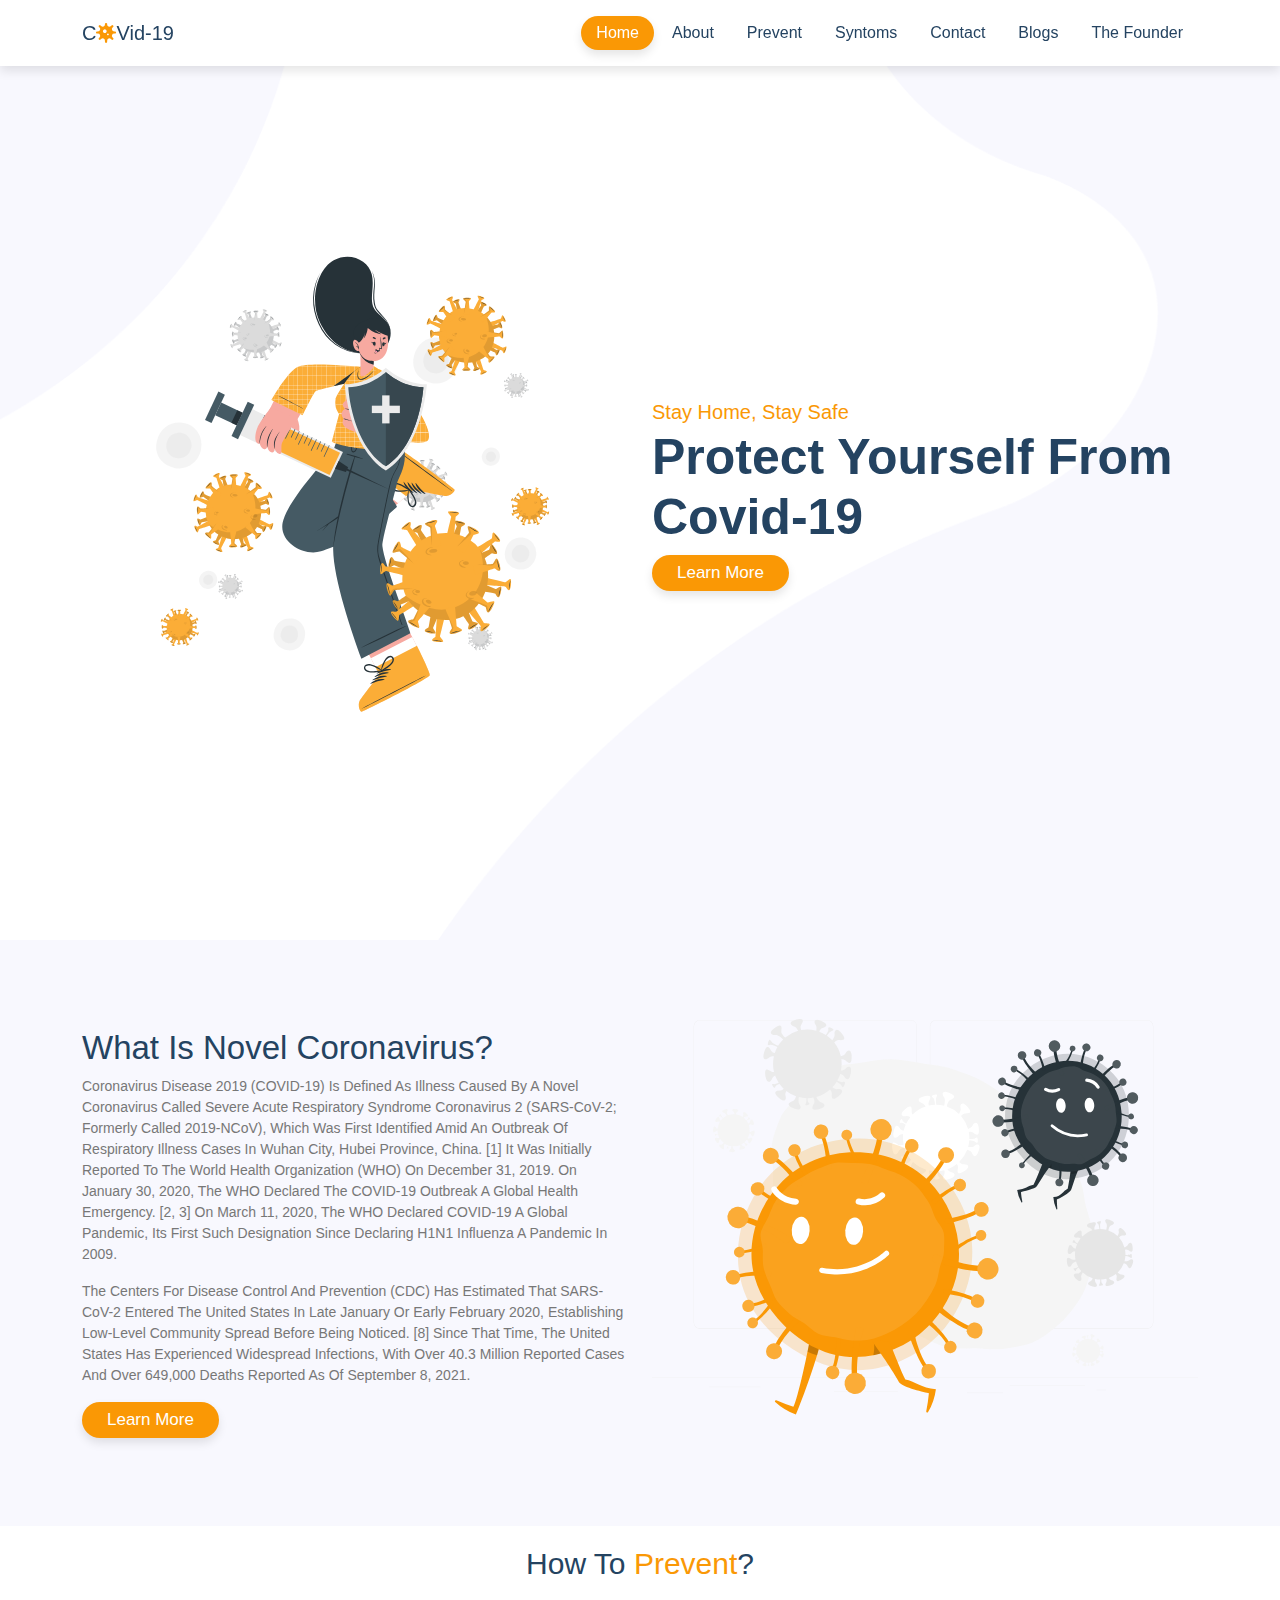
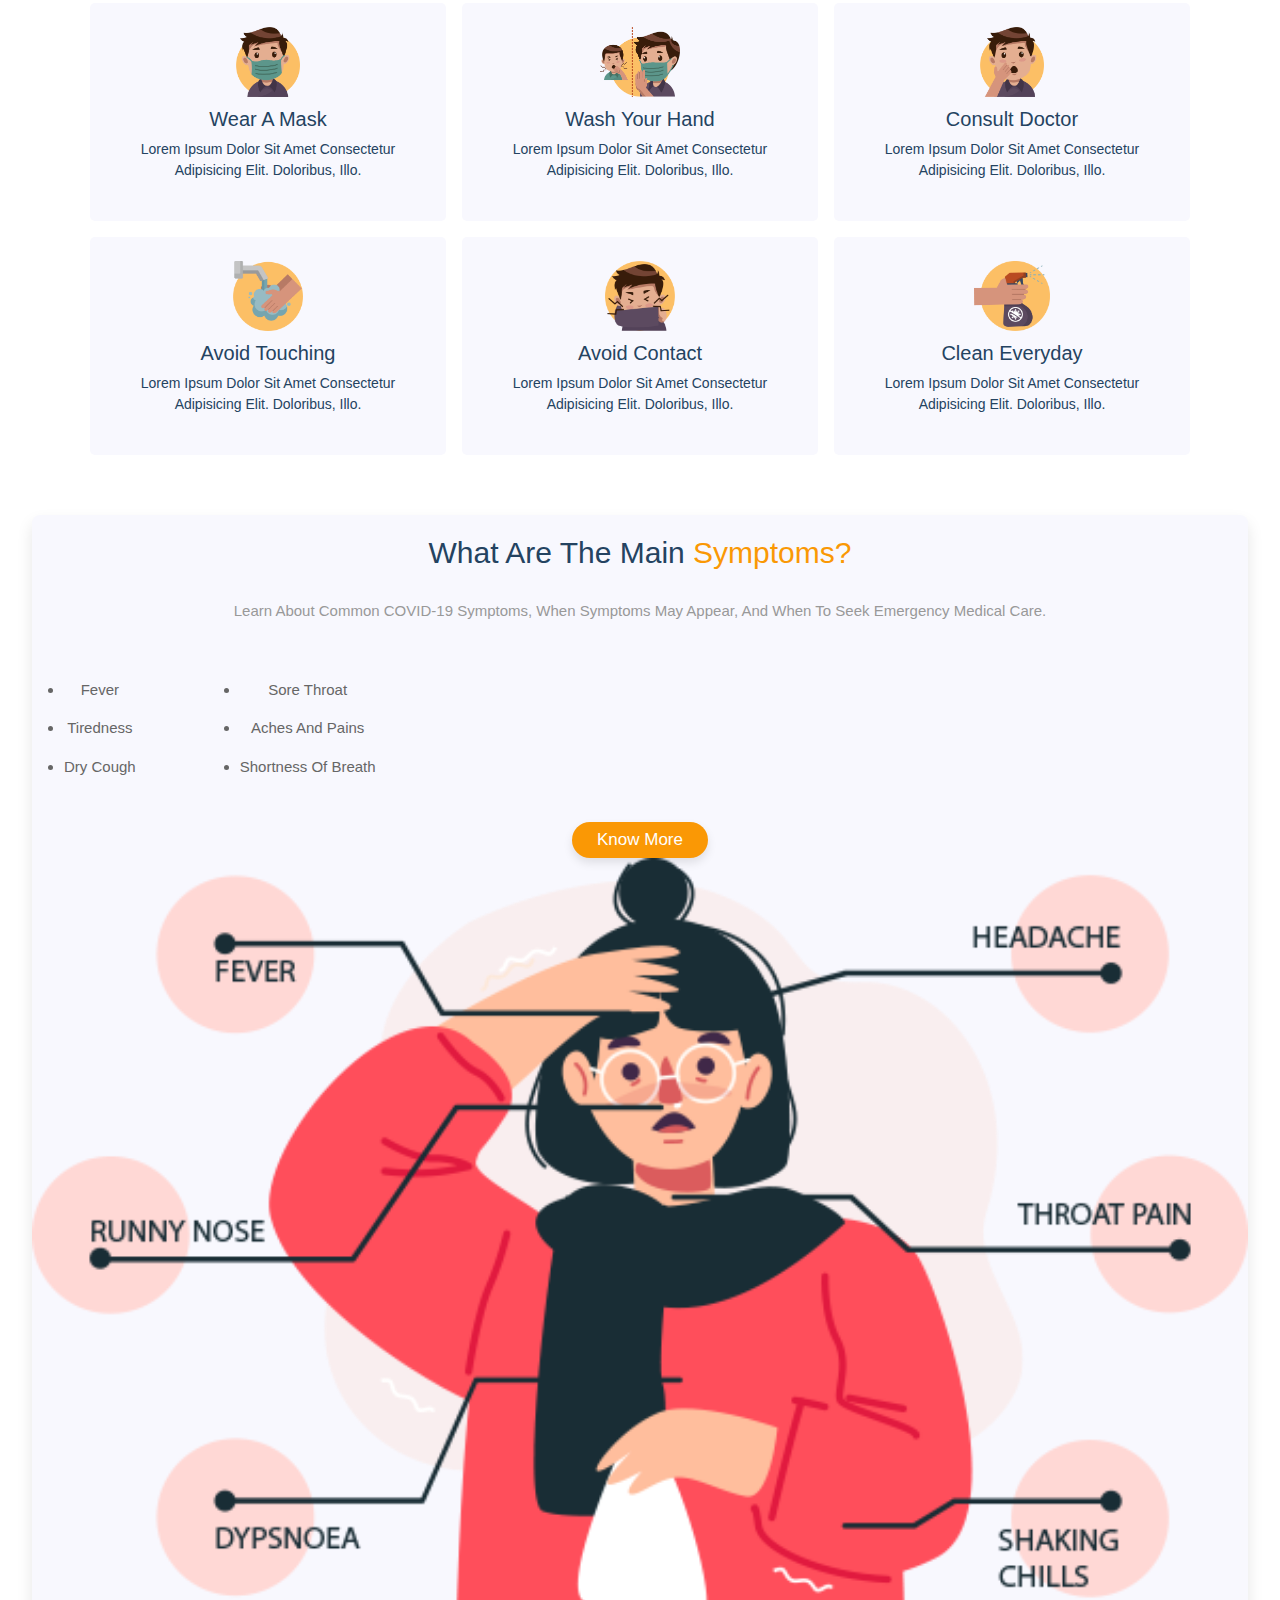
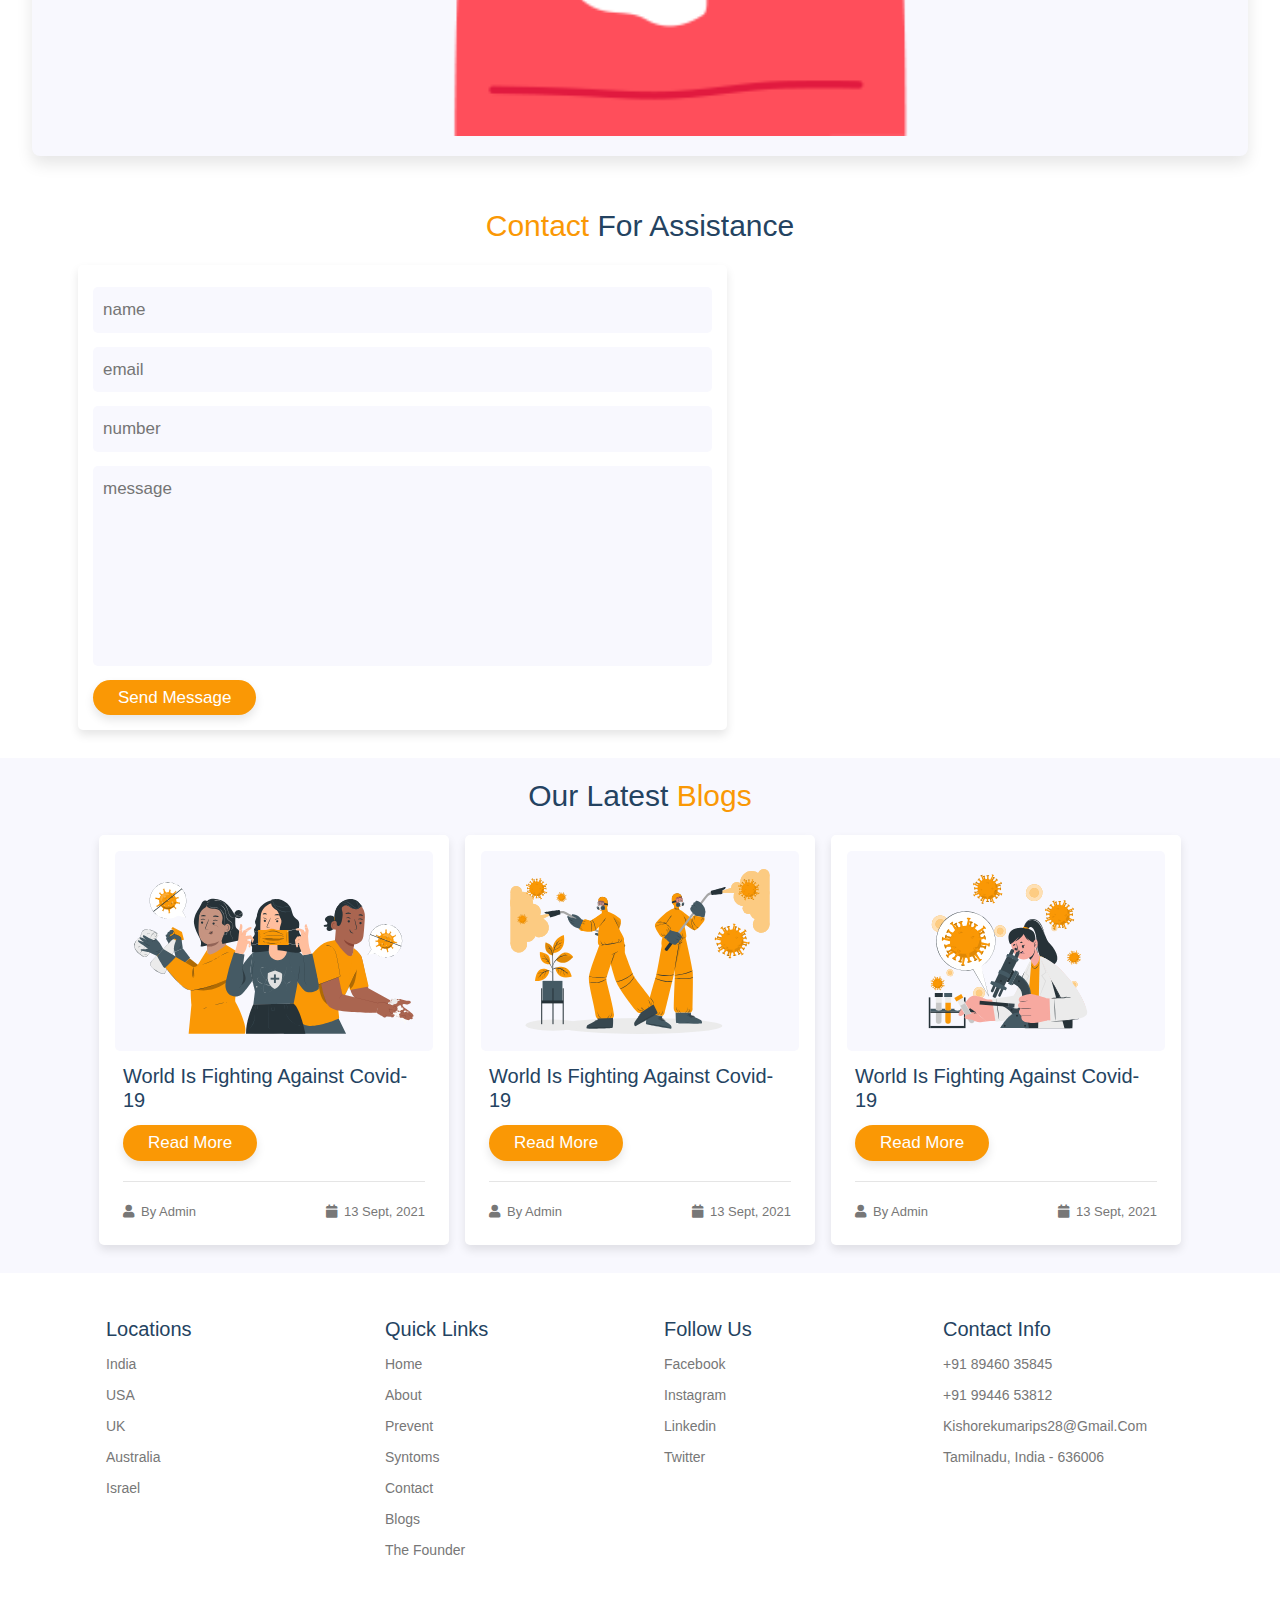
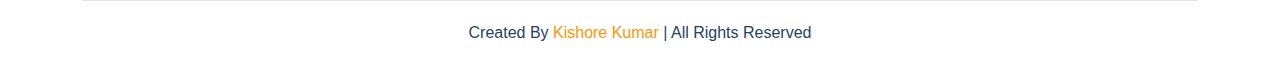
==== index.html @ 40b196af "covid-19 project by kishore kumar" ====
<!DOCTYPE html>
<html lang="en">
<head>
    <meta charset="UTF-8">
    <meta http-equiv="X-UA-Compatible" content="IE=edge">
    <meta name="viewport" content="width=device-width, initial-scale=1.0">
    <title>complete responsive covid-19 website design tutorial</title>
    <link rel="fas fa-virus" href="images/corona.jpg">
    <link rel="icon" type="image/png" sizes="192x192"  href="images/corona.jpg">
    <link rel="apple-touch-icon" href="images/corona.jpg">
    <link rel="icon" type="image/png" sizes="192x192"  href="images/corona.jpg">
    <!-- bootstrap cdn link  -->
    <link href="https://cdn.jsdelivr.net/npm/bootstrap@5.0.2/dist/css/bootstrap.min.css" rel="stylesheet">

    <!-- font awesome cdn link  -->
    <link rel="stylesheet" href="https://cdnjs.cloudflare.com/ajax/libs/font-awesome/5.15.3/css/all.min.css">

    <!-- custom css file link  -->
    <link rel="stylesheet" href="css/style.css">

</head>
<body>
    
<!-- header section starts -->

<header class="fixed-top py-3">

    <div class="container d-flex align-items-center justify-content-between">

        <a href="#" class="logo">c<span class="fas fa-virus"></span>vid-19</a>

        <div id="menu-bar" class="fas fa-bars d-inline-block d-md-none"></div>

        <nav class="nav">
            <a href="#home" class="active">home</a>
            <a href="#about">about</a>
            <a href="#prevent">prevent</a>
            <a href="#symtoms">syntoms</a>
            <a href="#contact">contact</a>
            <a href="#blogs">blogs</a>
            <a href="mystery code  blog 9/index.html">The Founder</a>
        </nav>

    </div>

</header>

<!-- header section end-->

<!-- home section starts  -->

<section class="home" id="home">

    <div class="container">

        <div class="row min-vh-100 align-items-center pt-5">

            <div class="col-md-6">
                <img src="images/home.svg" class="w-100" alt="">
            </div>

            <div class="col-md-6 content text-center text-md-start pl-md-5">
                <span>stay home, stay safe</span>
                <h3>protect yourself from covid-19</h3>
                <a href="#" class="link-btn">learn more</a>
            </div>

        </div>

    </div>

</section>

<!-- home section ends -->

<!-- about section starts  -->

<section class="about" id="about">

    <div class="container">

        <div class="row align-items-center flex-wrap-reverse">

            <div class="col-md-6 content">
                <h3>What is novel coronavirus?</h3>
                <p>Coronavirus disease 2019 (COVID-19) is defined as illness caused by a novel coronavirus called severe acute respiratory syndrome coronavirus 2 (SARS-CoV-2; formerly called 2019-nCoV), which was first identified amid an outbreak of respiratory illness cases in Wuhan City, Hubei Province, China. [1] It was initially reported to the World Health Organization (WHO) on December 31, 2019. On January 30, 2020, the WHO declared the COVID-19 outbreak a global health emergency. [2, 3] On March 11, 2020, the WHO declared COVID-19 a global pandemic, its first such designation since declaring H1N1 influenza a pandemic in 2009.</p>
                <p>The Centers for Disease Control and Prevention (CDC) has estimated that SARS-CoV-2 entered the United States in late January or early February 2020, establishing low-level community spread before being noticed. [8] Since that time, the United States has experienced widespread infections, with over 40.3 million reported cases and over 649,000 deaths reported as of September 8, 2021.</p>
                <a href="#" class="link-btn">learn more</a>
            </div>

            <div class="col-md-6">
                <img src="images/about.svg" class="w-100" alt="">
            </div>

        </div>

    </div>

</section>

<!-- about section ends -->

<!-- prevent section starts  -->

<section class="prevent" id="prevent">

    <h1 class="heading"> how to <span>prevent</span>? </h1>

    <div class="container">

        <div class="d-flex flex-wrap justify-content-center">

            <div class="box p-4 m-2">
                <img src="images/01.png" alt="">
                <h3>wear a mask</h3>
                <p>Lorem ipsum dolor sit amet consectetur adipisicing elit. Doloribus, illo.</p>
            </div>

            <div class="box p-4 m-2">
                <img src="images/02.png" alt="">
                <h3>wash your hand</h3>
                <p>Lorem ipsum dolor sit amet consectetur adipisicing elit. Doloribus, illo.</p>
            </div>

            <div class="box p-4 m-2">
                <img src="images/03.png" alt="">
                <h3>consult doctor</h3>
                <p>Lorem ipsum dolor sit amet consectetur adipisicing elit. Doloribus, illo.</p>
            </div>

            <div class="box p-4 m-2">
                <img src="images/04.png" alt="">
                <h3>avoid touching</h3>
                <p>Lorem ipsum dolor sit amet consectetur adipisicing elit. Doloribus, illo.</p>
            </div>

            <div class="box p-4 m-2">
                <img src="images/05.png" alt="">
                <h3>avoid contact</h3>
                <p>Lorem ipsum dolor sit amet consectetur adipisicing elit. Doloribus, illo.</p>
            </div>

            <div class="box p-4 m-2">
                <img src="images/06.png" alt="">
                <h3>clean everyday</h3>
                <p>Lorem ipsum dolor sit amet consectetur adipisicing elit. Doloribus, illo.</p>
            </div>

        </div>

    </div>

</section>

<!-- prevent section ends -->

<!-- experts section starts  -->

<section class="symtoms" id="symtoms">
    <div class="content">
        <h3 class="heading">What Are The Main <span>Symptoms?</span></h1>
        <p>Learn about common COVID-19 symptoms, when symptoms may appear, and when to seek emergency medical care.</p>
        <ul>
            <div class="one">
                <li>fever</li>
                <li>Tiredness</li>
                <li>Dry Cough</li>
            </div>
            <div class="two">
                <li>Sore Throat</li>            
                <li>Aches and Pains</li>
                <li>Shortness of Breath</li>
            </div>
        </ul>
        <a href="#" class="link-btn">know more</a>
    </div>

    <div class="image">
        <img src="images/symptoms-img.png" alt="">
    </div>

</section>


<!-- experts section ends -->


<!-- contact section starts  -->

<section class="contact" id="contact">

<h1 class="heading"> <span>contact</span> for assistance </h1>

    <div class="container">

        <div class="row flex-wrap-reverse">

            <div class="col-md-7 p-2">
                <form action="">
                    <input type="text" placeholder="name" class="box">
                    <input type="email" placeholder="email" class="box">
                    <input type="number" placeholder="number" class="box">
                    <textarea name="" placeholder="message" id="" cols="30" rows="10"></textarea>
                    <input type="submit" class="link-btn" value="send message" name="" id="">
                </form>
            </div>

            <div class="col-md-5 p-2">
                <iframe class="map" src="https://maps.google.com/maps?width=600&amp;height=400&amp;hl=en&amp;q=jayarani  metric school tamilnadu nethimedu &amp;t=&amp;z=14&amp;ie=UTF8&amp;iwloc=B&amp;output=embed" allowfullscreen="" loading="lazy"></iframe>
            </div>

            
    </div>

</section>

<!-- contact section ends -->


<!-- blogs section starts  -->

<section class="blogs" id="blogs">

<h1 class="heading"> our latest <span>blogs</span> </h1>

    <div class="container">

        <div class="d-flex justify-content-center flex-wrap">

            <div class="box p-3 m-2">
                <div class="image">
                    <img src="images/blog-1.svg" class="w-100 h-100"  alt="">
                </div>
                <div class="content p-2">
                    <h3>world is fighting against covid-19</h3>
                    <a href="#" class="link-btn">read more</a>
                    <div class="icons">
                        <a href="#"><i class="fas fa-user"></i>by admin</a>
                        <a href="#"><i class="fas fa-calendar"></i>13 sept, 2021</a>
                    </div>
                </div>
            </div>

            <div class="box p-3 m-2">
                <div class="image">
                    <img src="images/blog-2.svg" class="w-100 h-100"  alt="">
                </div>
                <div class="content p-2">
                    <h3>world is fighting against covid-19</h3>
                    <a href="#" class="link-btn">read more</a>
                    <div class="icons">
                        <a href="#"><i class="fas fa-user"></i>by admin</a>
                        <a href="#"><i class="fas fa-calendar"></i>13 sept, 2021</a>
                    </div>
                </div>
            </div>

            <div class="box p-3 m-2">
                <div class="image">
                    <img src="images/blog-3.svg" class="w-100 h-100"  alt="">
                </div>
                <div class="content p-2">
                    <h3>world is fighting against covid-19</h3>
                    <a href="#" class="link-btn">read more</a>
                    <div class="icons">
                        <a href="#"><i class="fas fa-user"></i>by admin</a>
                        <a href="#"><i class="fas fa-calendar"></i>13 sept, 2021</a>
                    </div>
                </div>
            </div>

        </div>

    </div>

</section>

<!-- blogs section ends -->

<!-- footer section starts  -->

<section class="footer">

    <div class="container">

        <div class="d-flex flex-wrap justify-content-center text-center text-sm-start">

            <div class="box p-3 m-2">
                <h3>locations</h3>
                <a href="#">India</a>
                <a href="#">USA</a>
                <a href="#">UK</a>
                <a href="#">Australia</a>
                <a href="#">Israel</a>
            </div>

            <div class="box p-3 m-2">
                <h3>quick links</h3>
                <a href="#home">home</a>
                <a href="#about">about</a>
                <a href="#prevent">prevent</a>
                <a href="#symtoms">syntoms</a>
                <a href="#contact">contact</a>
                <a href="#blogs">blogs</a>
                <a href="mystery code  blog 9/index.html">The Founder</a>
            </div>

            <div class="box p-3 m-2">
                <h3>follow us</h3>
                <a href="https://www.facebook.com/shinchan.yeswanth">facebook</a>
                <a href="https://instagram.com/mouse_rider_?utm_medium=copy_link">instagram</a>
                <a href="https://www.linkedin.com/in/kishore-kumar-38662a212">linkedin</a>
                <a href="https://twitter.com/Kishore38259832?s=09">twitter</a>
            </div>

            <div class="box p-3 m-2">
                <h3>contact info</h3>
                <a href="#">+91 89460 35845</a>
                <a href="#">+91 99446 53812</a>
                <a href="#">kishorekumarips28@gmail.com</a>
                <a href="#">tamilnadu, india - 636006</a>
            </div>

        </div>

        <div class="credit"> created by <span>Kishore Kumar </span> | all rights reserved </div>

    </div>

</section>

<!-- footer section ends -->





<!-- js file link  -->
<script src="js/script.js"></script>

</body>
</html>
---- css/style.css ----
:root{
    --main-color:#fa9805;
    --black:#244361;
    --box-shadow:0 5px 10px rgba(0,0,0,.1);
}

*{
    margin:0; padding:0;
    box-sizing: border-box;
    outline: none; border:none;
    text-decoration: none !important;
    text-transform: capitalize;
    font-family: Verdana, Geneva, Tahoma, sans-serif;
}

html{
    scroll-padding-top: 60px;
}

section{
    padding:20px 0;
}

section:nth-child(odd){
    background: #f8f8fe;
}

.heading{
    text-align: center;
    padding:0 15px;
    padding-bottom: 5px;
    color:var(--black);
    font-size: 30px;
}

.heading span{
    color:var(--main-color);
}

.link-btn{
    display: inline-block;
    background:var(--main-color);
    color:#fff;
    border-radius: 50px;
    padding:5px 25px;
    font-size: 17px;
    cursor: pointer;
    box-shadow: var(--box-shadow);
}

.link-btn:hover{
    color:#fff;
    background:var(--black);
}

header{
    box-shadow: var(--box-shadow);
    background: #fff;
}

header .logo{
    font-size: 20px;
    color:var(--black);
}

header .logo span{
    color:var(--main-color);
}

header .nav a{
    margin-left: 3px;
    border-radius: 50px;
    color:var(--black);
    padding:5px 15px;
}

header .nav a.active,
header .nav a:hover{
    background: var(--main-color);
    box-shadow: var(--box-shadow);
    color:#fff;
}

#menu-bar{
    color:var(--black);
    cursor: pointer;
    font-size: 25px;
    transition: .2s linear;
}

.home{
    min-height: 100vh;
    background: url(../images/home-bg.png) no-repeat;
    background-position: center;
    background-size: cover;
}

.home .content span{
    color:var(--main-color);
    font-size: 20px;
}

.home .content h3{
    color:var(--black);
    font-size: 50px;
    font-weight: bolder;
}

.about .content h3{
    color:var(--black);
    font-size: 33px;
}

.about .content p{
    color:#777;
    font-size: 14px;
}

.prevent .box{
    flex:1 1 300px;
    background:#f8f8fe;
    border-radius: 5px;
    text-align: center;
}

.prevent .box img{
    margin-bottom: 10px;
    height: 70px;
}

.prevent .box h3{
    color:var(--black);
    font-size: 20px;
}

.prevent .box p{
    color:var(--black);
    font-size: 14px;
}

.experts .box{
    width:260px;
    background:#fff;
    border-radius: 5px;
    box-shadow: var(--box-shadow);
    margin:5px;
    padding:15px;
    text-align: center;
    position: relative;
    overflow: hidden;
}

.experts .box img{
    background:#f8f8fe;
    border-radius: 5px;
    width: 100%;
    margin-bottom: 8px;
}

.experts .box h3{
    font-size: 22px;
    margin:2px 0;
    color:var(--black);
}

.experts .box h1{
    font-size: 22px;
    margin:2px 0;
    color:var(--black);
}
.experts .box span{
    font-size: 15px;
    color:var(--main-color);
}

.experts .box .share{
    position: absolute;
    top:5px; right: -50px;
    transition: .2s;
}

.experts .box:hover .share{
    right:15px;
}

.experts .box .share a{
    border-radius: 5px;
    background:var(--main-color);
    color:#fff;
    display: block;
    height: 40px;
    width: 40px;
    line-height: 40px;
    margin-top: 5px;
}

.experts .box .share a:hover{
    background:var(--black);
}

.contact form{
    padding:15px;
    border-radius: 5px;
    box-shadow: var(--box-shadow);
}

.contact form .box,
.contact form textarea{
    background:#f8f8fe;
    border-radius: 5px;
    font-size: 17px;
    padding:10px;
    margin:7px 0;
    width: 100%;
    text-transform: none;
    color:var(--black);
}

.contact form textarea{
    resize: none;
    height: 200px;
}

.contact .map{
    border-radius: 5px;
    height: 100%;
    width:100%;
}

.blogs .box{
    width: 350px;
    border-radius: 5px;
    box-shadow: var(--box-shadow);
    background:#fff;
}

.blogs .box .image{
    height: 200px;
    width: 100%;
    border-radius: 5px;
    overflow: hidden;
    background:#f8f8fe;
}

.blogs .box .image img{
    transition: .2s linear;
}

.blogs .box:hover .image img{
    transform: scale(1.1);
}

.blogs .box .content h3{
    padding:5px 0;
    font-size: 20px;
    color:var(--black);
}

.blogs .box .content .icons{
    display: flex;
    justify-content: space-between;
    margin-top: 20px;
    padding-top: 20px;
    border-top: 1px solid rgba(0,0,0,.1);
}

.blogs .box .content .icons a{
    color:#777;
    font-size: 13px;
}

.blogs .box .content .icons a i{
    padding-right: 7px;
}


.blogs .box .content .icons a:hover{
    color:var(--main-color);
}


.symtoms{
    display: flex;
    align-items: center;
    justify-content: center;
    flex-wrap: wrap;
    font-size: 25px;
    margin:2rem;
    
    border-radius: .5rem;
    box-shadow: 0 .5rem 1rem rgba(0,0,0,.1);
    text-align: center;
}

.symtoms .content{
    flex:1 1 40rem;
    
}

.symtoms .image{
    flex:1 1 40rem;
}

.symtoms .image img{
    width:100%;
}

.symtoms .content p{
    font-size: 15px;
    color:#999;
    padding:1rem 0;
}

.symtoms .content ul{
    display: flex;
    flex-wrap: wrap;
    padding:1rem 0;
    font-size: 15px;


}

.symtoms .content ul .two{
    padding-left: 4.5rem;
}

.symtoms .content ul li{
    margin-left: 2rem;
    font-size: 15px;
    color:#666;
    padding: .5rem 0;
}



.footer .box{
    flex:1 1 250px;
}

.footer .box h3{
    font-size: 20px;
    color:var(--black);
}

.footer .box a{
    display: block;
    font-size: 14px;
    color:#777;
    padding:5px 0;
}

.footer .box a:hover{
    color:var(--main-color);
}

.footer .credit{
    text-align: center;
    color:var(--black);
    border-top: 1px solid rgba(0,0,0,.1);
    margin-top: 10px;
    padding-top: 20px;
}

.footer .credit span{
    color:var(--main-color);
}

/* media queries  */

@media (max-width:991px){

    .home .content h3{
        font-size: 30px;
    }

}

@media (max-width:768px){

    header .nav{
        position: absolute;
        top:100%; left: 0; right: 0;
        background: #fff;
        border-top: 1px solid rgba(0,0,0,.1);
        border-bottom: 1px solid rgba(0,0,0,.1);
        transition: .2s linear;
        clip-path: polygon(0 0, 100% 0, 100% 0, 0 0);
    }

    header .nav.active{
        clip-path: polygon(0 0, 100% 0, 100% 100%, 0% 100%);
    }

    header .nav a{
        display: block;
        width: 100%;
        margin:10px;
    }

    .fa-times{
        transform: rotate(180deg);
    }

}
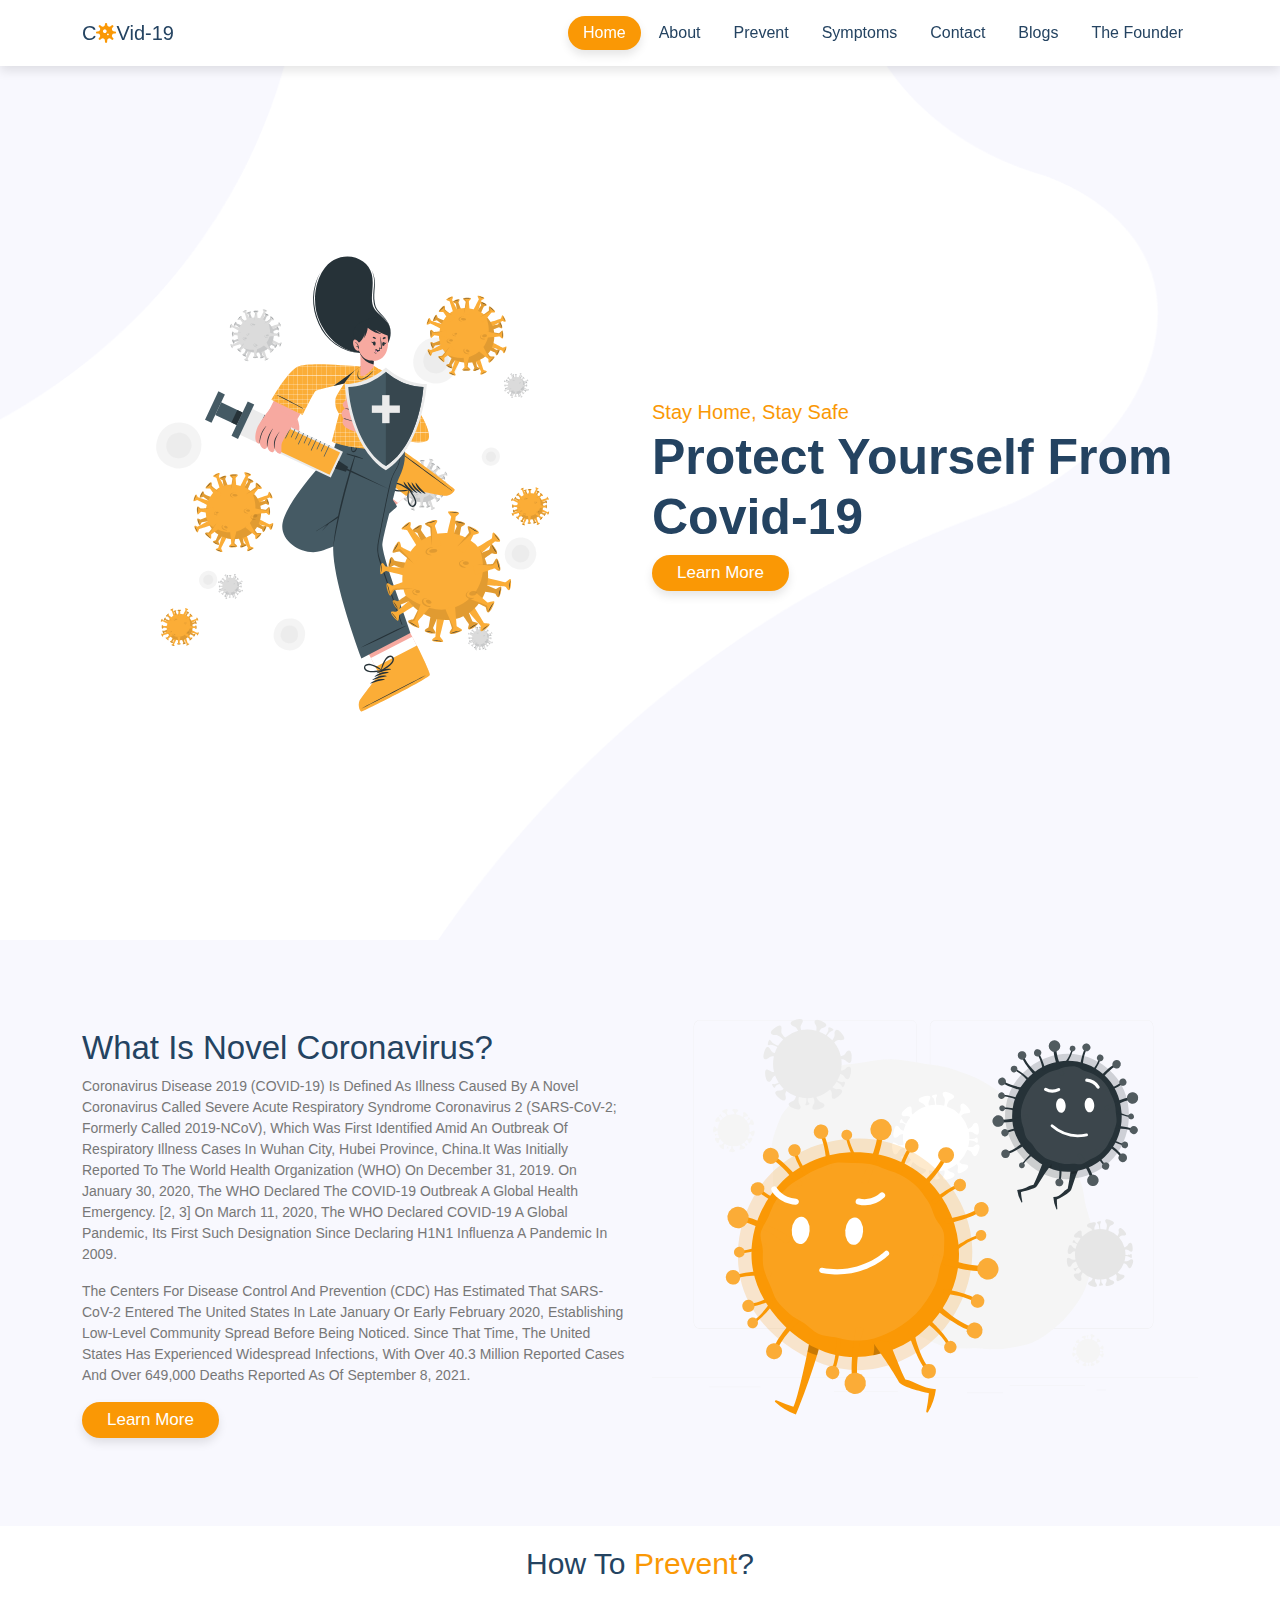
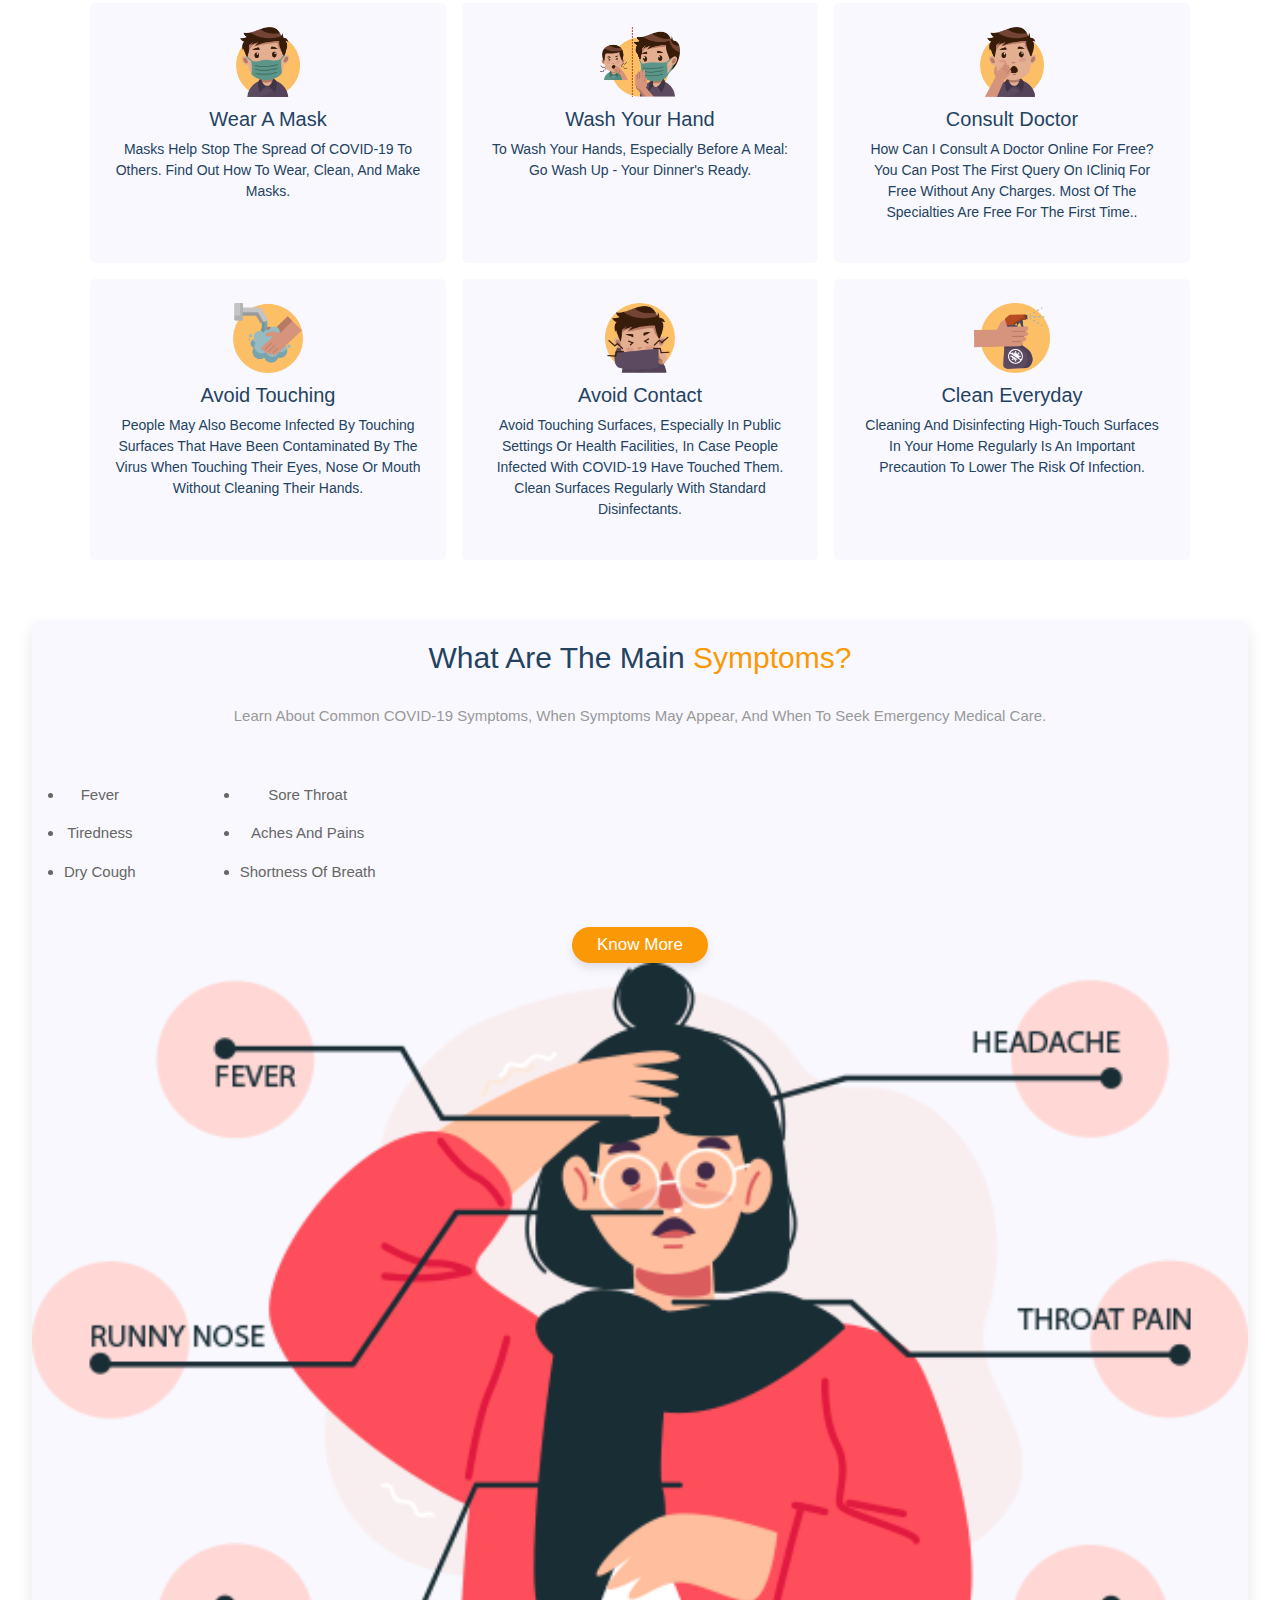
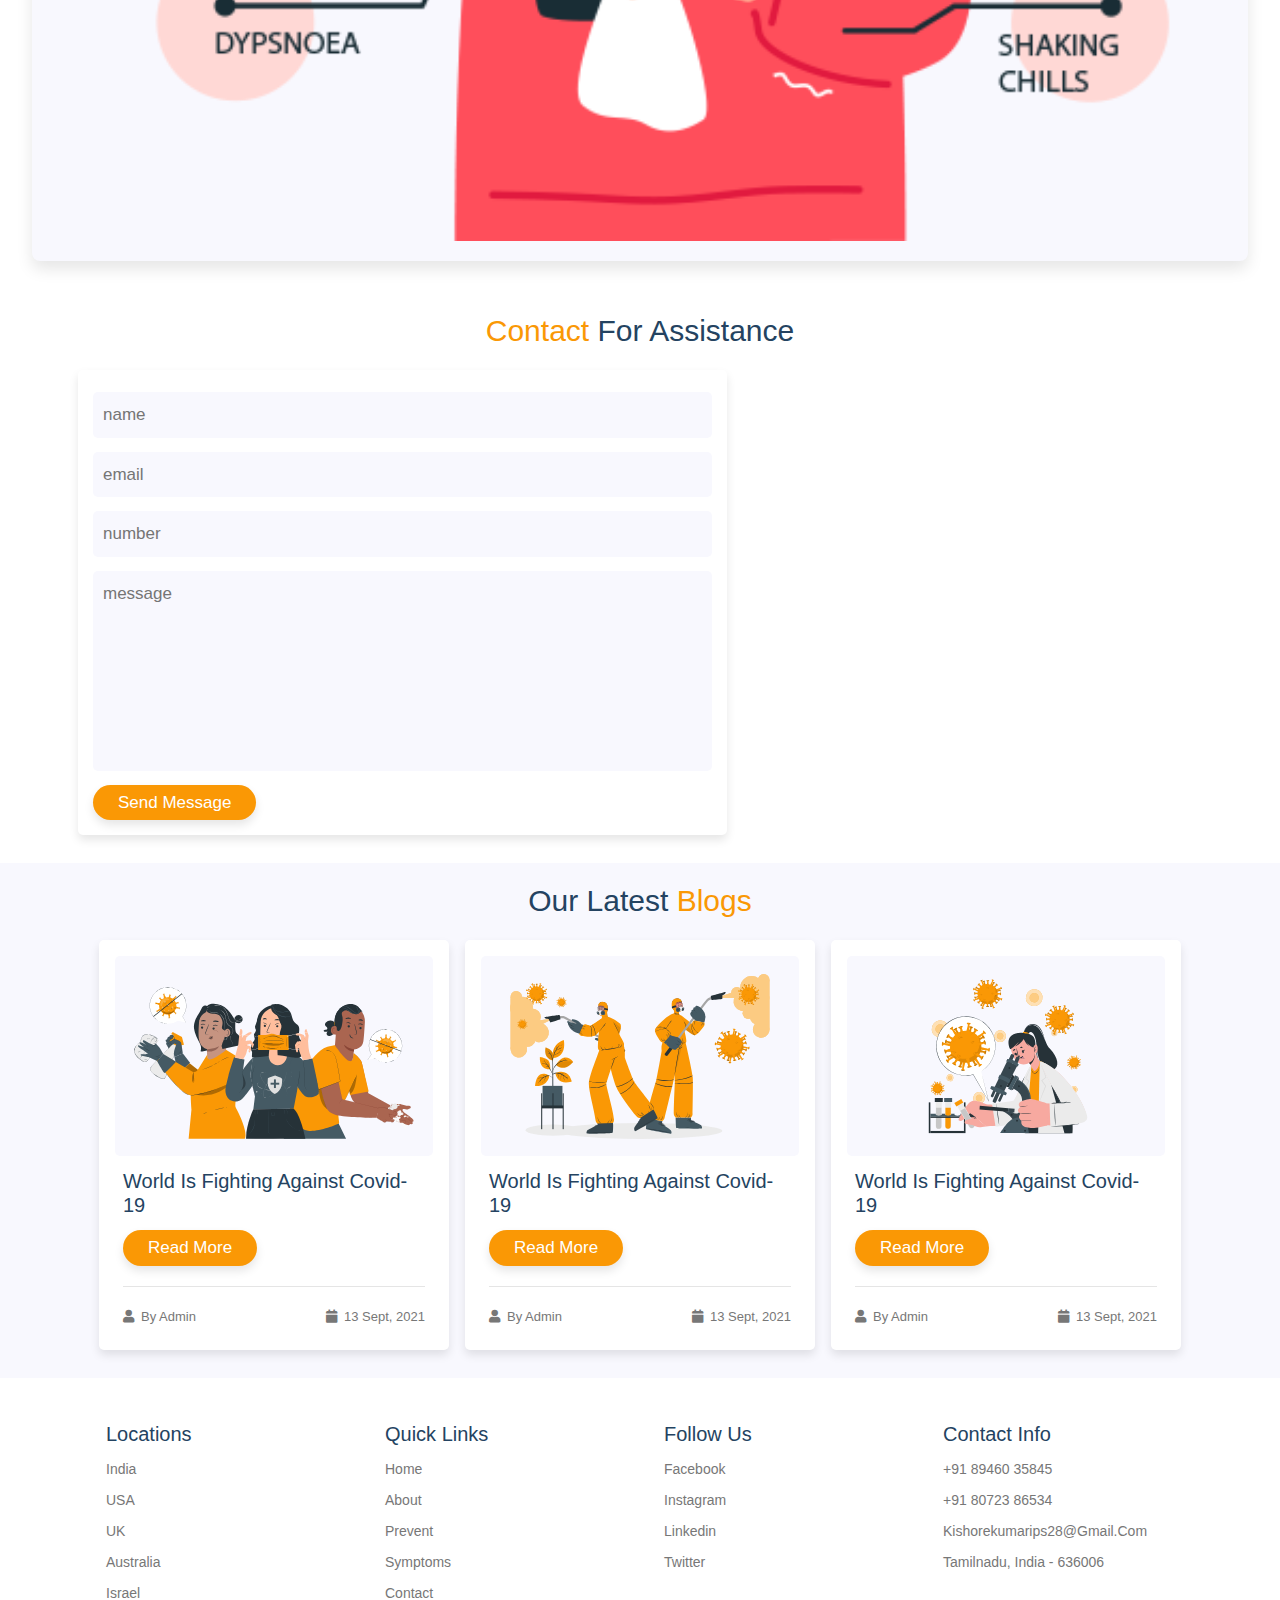
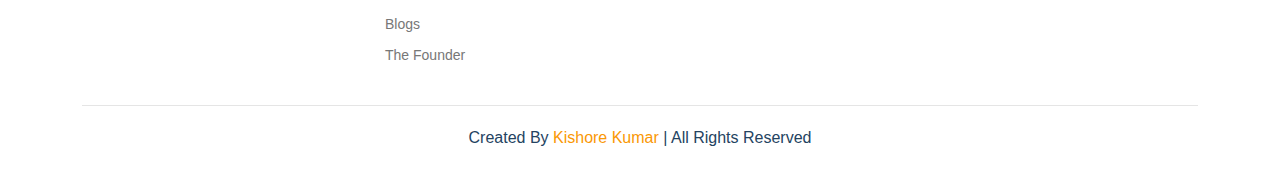
==== commit 6fc2da1f: "school project" ====
--- a/index.html
+++ b/index.html
@@ -4,11 +4,13 @@
     <meta charset="UTF-8">
     <meta http-equiv="X-UA-Compatible" content="IE=edge">
     <meta name="viewport" content="width=device-width, initial-scale=1.0">
-    <title>complete responsive covid-19 website design tutorial</title>
+    <title>Covid-19 Prevention by Kishore Kumar</title>
+    
     <link rel="fas fa-virus" href="images/corona.jpg">
     <link rel="icon" type="image/png" sizes="192x192"  href="images/corona.jpg">
     <link rel="apple-touch-icon" href="images/corona.jpg">
     <link rel="icon" type="image/png" sizes="192x192"  href="images/corona.jpg">
+
     <!-- bootstrap cdn link  -->
     <link href="https://cdn.jsdelivr.net/npm/bootstrap@5.0.2/dist/css/bootstrap.min.css" rel="stylesheet">
 
@@ -35,10 +37,10 @@
             <a href="#home" class="active">home</a>
             <a href="#about">about</a>
             <a href="#prevent">prevent</a>
-            <a href="#symtoms">syntoms</a>
+            <a href="#symtoms">symptoms</a>
             <a href="#contact">contact</a>
             <a href="#blogs">blogs</a>
-            <a href="mystery code  blog 9/index.html">The Founder</a>
+            <a href="https://mrsmartyaccessories.000webhostapp.com/">The Founder</a>
         </nav>
 
     </div>
@@ -83,8 +85,8 @@
 
             <div class="col-md-6 content">
                 <h3>What is novel coronavirus?</h3>
-                <p>Coronavirus disease 2019 (COVID-19) is defined as illness caused by a novel coronavirus called severe acute respiratory syndrome coronavirus 2 (SARS-CoV-2; formerly called 2019-nCoV), which was first identified amid an outbreak of respiratory illness cases in Wuhan City, Hubei Province, China. [1] It was initially reported to the World Health Organization (WHO) on December 31, 2019. On January 30, 2020, the WHO declared the COVID-19 outbreak a global health emergency. [2, 3] On March 11, 2020, the WHO declared COVID-19 a global pandemic, its first such designation since declaring H1N1 influenza a pandemic in 2009.</p>
-                <p>The Centers for Disease Control and Prevention (CDC) has estimated that SARS-CoV-2 entered the United States in late January or early February 2020, establishing low-level community spread before being noticed. [8] Since that time, the United States has experienced widespread infections, with over 40.3 million reported cases and over 649,000 deaths reported as of September 8, 2021.</p>
+                <p>Coronavirus disease 2019 (COVID-19) is defined as illness caused by a novel coronavirus called severe acute respiratory syndrome coronavirus 2 (SARS-CoV-2; formerly called 2019-nCoV), which was first identified amid an outbreak of respiratory illness cases in Wuhan City, Hubei Province, China.It was initially reported to the World Health Organization (WHO) on December 31, 2019. On January 30, 2020, the WHO declared the COVID-19 outbreak a global health emergency. [2, 3] On March 11, 2020, the WHO declared COVID-19 a global pandemic, its first such designation since declaring H1N1 influenza a pandemic in 2009.</p>
+                <p>The Centers for Disease Control and Prevention (CDC) has estimated that SARS-CoV-2 entered the United States in late January or early February 2020, establishing low-level community spread before being noticed. Since that time, the United States has experienced widespread infections, with over 40.3 million reported cases and over 649,000 deaths reported as of September 8, 2021.</p>
                 <a href="#" class="link-btn">learn more</a>
             </div>
 
@@ -113,37 +115,38 @@
             <div class="box p-4 m-2">
                 <img src="images/01.png" alt="">
                 <h3>wear a mask</h3>
-                <p>Lorem ipsum dolor sit amet consectetur adipisicing elit. Doloribus, illo.</p>
+                <p>Masks help stop the spread of COVID-19 to others. Find out how to wear, clean, and make masks.</p>
             </div>
 
             <div class="box p-4 m-2">
                 <img src="images/02.png" alt="">
                 <h3>wash your hand</h3>
-                <p>Lorem ipsum dolor sit amet consectetur adipisicing elit. Doloribus, illo.</p>
+                <p>to wash your hands, especially before a meal: Go wash up - your dinner's ready.</p>
             </div>
 
             <div class="box p-4 m-2">
                 <img src="images/03.png" alt="">
                 <h3>consult doctor</h3>
-                <p>Lorem ipsum dolor sit amet consectetur adipisicing elit. Doloribus, illo.</p>
+                <p>
+How can I consult a doctor online for free? You can post the first query on iCliniq for free without any charges. Most of the specialties are free for the first time..</p>
             </div>
 
             <div class="box p-4 m-2">
                 <img src="images/04.png" alt="">
                 <h3>avoid touching</h3>
-                <p>Lorem ipsum dolor sit amet consectetur adipisicing elit. Doloribus, illo.</p>
+                <p>People may also become infected by touching surfaces that have been contaminated by the virus when touching their eyes, nose or mouth without cleaning their hands.</p>
             </div>
 
             <div class="box p-4 m-2">
                 <img src="images/05.png" alt="">
                 <h3>avoid contact</h3>
-                <p>Lorem ipsum dolor sit amet consectetur adipisicing elit. Doloribus, illo.</p>
+                <p> Avoid touching surfaces, especially in public settings or health facilities, in case people infected with COVID-19 have touched them. Clean surfaces regularly with standard disinfectants.</p>
             </div>
 
             <div class="box p-4 m-2">
                 <img src="images/06.png" alt="">
                 <h3>clean everyday</h3>
-                <p>Lorem ipsum dolor sit amet consectetur adipisicing elit. Doloribus, illo.</p>
+                <p>Cleaning and disinfecting high-touch surfaces in your home regularly is an important precaution to lower the risk of infection. </p>
             </div>
 
         </div>
@@ -206,7 +209,7 @@
             </div>
 
             <div class="col-md-5 p-2">
-                <iframe class="map" src="https://maps.google.com/maps?width=600&amp;height=400&amp;hl=en&amp;q=jayarani  metric school tamilnadu nethimedu &amp;t=&amp;z=14&amp;ie=UTF8&amp;iwloc=B&amp;output=embed" allowfullscreen="" loading="lazy"></iframe>
+                <iframe class="map" src="https://maps.google.com/maps?q=Jayarani%20Matric%20School%20nethimedu%20salem&t=&z=13&ie=UTF8&iwloc=&output=embed" allowfullscreen="" loading="lazy"></iframe>
             </div>
 
             
@@ -299,10 +302,10 @@
                 <a href="#home">home</a>
                 <a href="#about">about</a>
                 <a href="#prevent">prevent</a>
-                <a href="#symtoms">syntoms</a>
+                <a href="#symtoms">symptoms</a>
                 <a href="#contact">contact</a>
                 <a href="#blogs">blogs</a>
-                <a href="mystery code  blog 9/index.html">The Founder</a>
+                <a href="https://mrsmartyaccessories.000webhostapp.com/">The Founder</a>
             </div>
 
             <div class="box p-3 m-2">
@@ -316,8 +319,8 @@
             <div class="box p-3 m-2">
                 <h3>contact info</h3>
                 <a href="#">+91 89460 35845</a>
-                <a href="#">+91 99446 53812</a>
-                <a href="#">kishorekumarips28@gmail.com</a>
+                <a href="#">+91 80723 86534</a>
+                <a href="https://mrsmartyaccessories.000webhostapp.com/">kishorekumarips28@gmail.com</a>
                 <a href="#">tamilnadu, india - 636006</a>
             </div>
 
